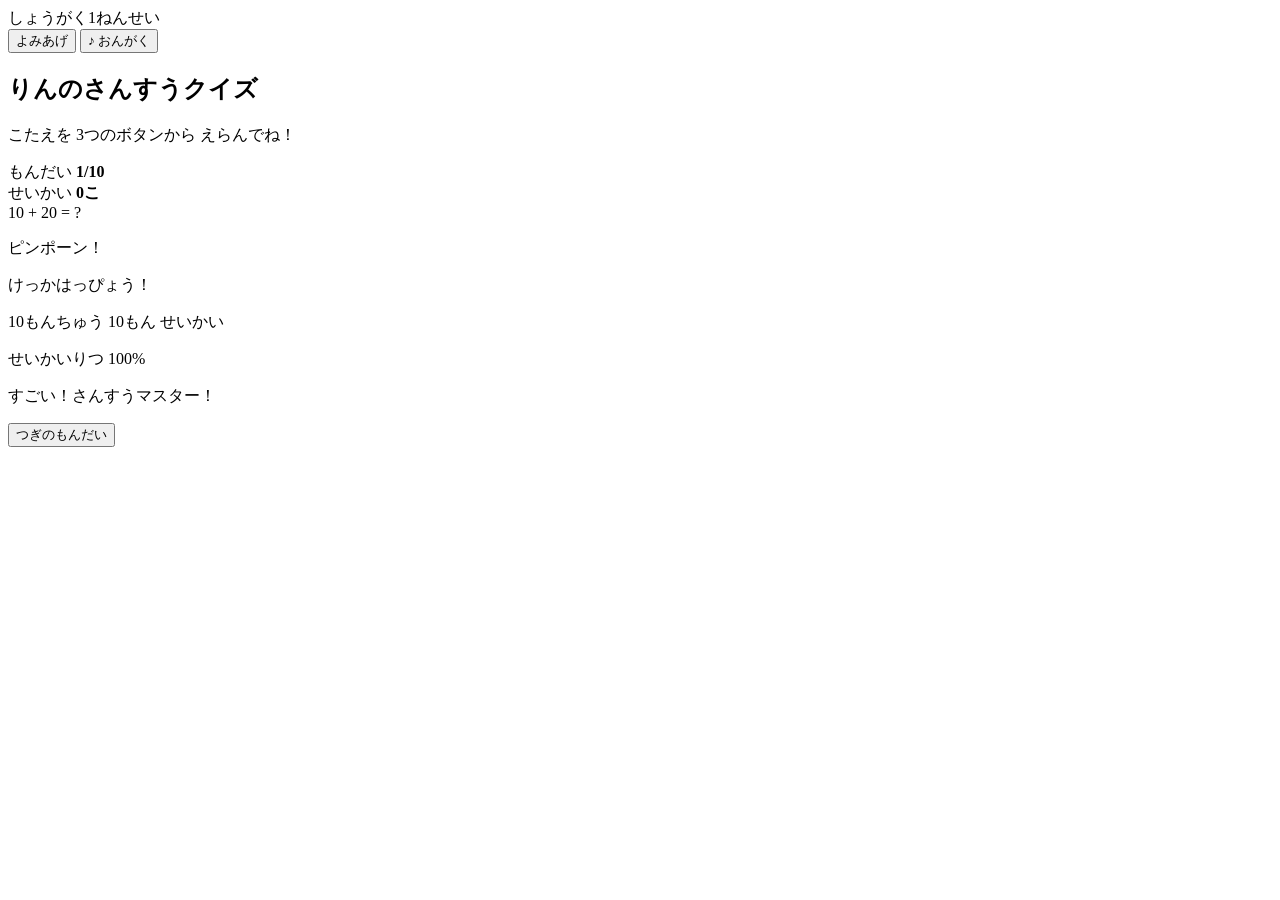
==== index.html @ c24193b9 "Add app files" ====
<!DOCTYPE html>
<html lang="ja">
<head>
  <meta charset="UTF-8">
  <meta name="viewport" content="width=device-width, initial-scale=1.0">
  <title>りんのさんすうクイズ</title>
  <link rel="stylesheet" href="style.css?v=15">
</head>
<body>
  <main class="app">
    <section class="quiz-panel" aria-live="polite">
      <div class="top-bar">
        <div class="badge">しょうがく1ねんせい</div>
        <div class="sound-controls">
          <button id="speechButton" class="sound-button" type="button" aria-pressed="false">よみあげ</button>
          <button id="musicButton" class="sound-button" type="button" aria-pressed="false">♪ おんがく</button>
        </div>
      </div>
      <h1>りんのさんすうクイズ</h1>
      <p class="lead">こたえを 3つのボタンから えらんでね！</p>

      <div class="score-board" aria-label="クイズの進み具合">
        <div class="score-pill">
          <span>もんだい</span>
          <strong><span id="questionNumber">1</span>/10</strong>
        </div>
        <div class="progress-track" aria-hidden="true">
          <div id="progressBar" class="progress-bar"></div>
        </div>
        <div class="score-pill">
          <span>せいかい</span>
          <strong><span id="correctCount">0</span>こ</strong>
        </div>
      </div>

      <div class="question-card">
        <div id="questionVisual" class="question-visual" aria-label="数字のまとまり"></div>
        <div id="question" class="question">10 + 20 = ?</div>
      </div>

      <div id="choices" class="choices" aria-label="こたえの選択肢"></div>

      <div id="result" class="result hidden">
        <div class="answer-feedback">
          <p id="message" class="message">ピンポーン！</p>
          <div id="answerFormula" class="answer-formula" aria-label="たてしきの答え"></div>
        </div>
        <div id="character" class="character" aria-label="にこにこの可愛いキャラクター" role="img">
          <div class="ear ear-left"></div>
          <div class="ear ear-right"></div>
          <div class="face">
            <div class="eye eye-left"></div>
            <div class="eye eye-right"></div>
            <div class="cheek cheek-left"></div>
            <div class="cheek cheek-right"></div>
            <div class="mouth"></div>
          </div>
          <div class="body"></div>
          <div class="arm arm-left"></div>
          <div class="arm arm-right"></div>
        </div>
      </div>

      <div id="finalScreen" class="final-screen hidden">
        <p class="final-title">けっかはっぴょう！</p>
        <p id="finalScore" class="final-score">10もんちゅう 10もん せいかい</p>
        <p id="finalRate" class="final-rate">せいかいりつ 100%</p>
        <p id="finalComment" class="final-comment">すごい！さんすうマスター！</p>
      </div>

      <button id="nextButton" class="next-button hidden" type="button">つぎのもんだい</button>
    </section>
  </main>

  <script src="script.js?v=15"></script>
</body>
</html>
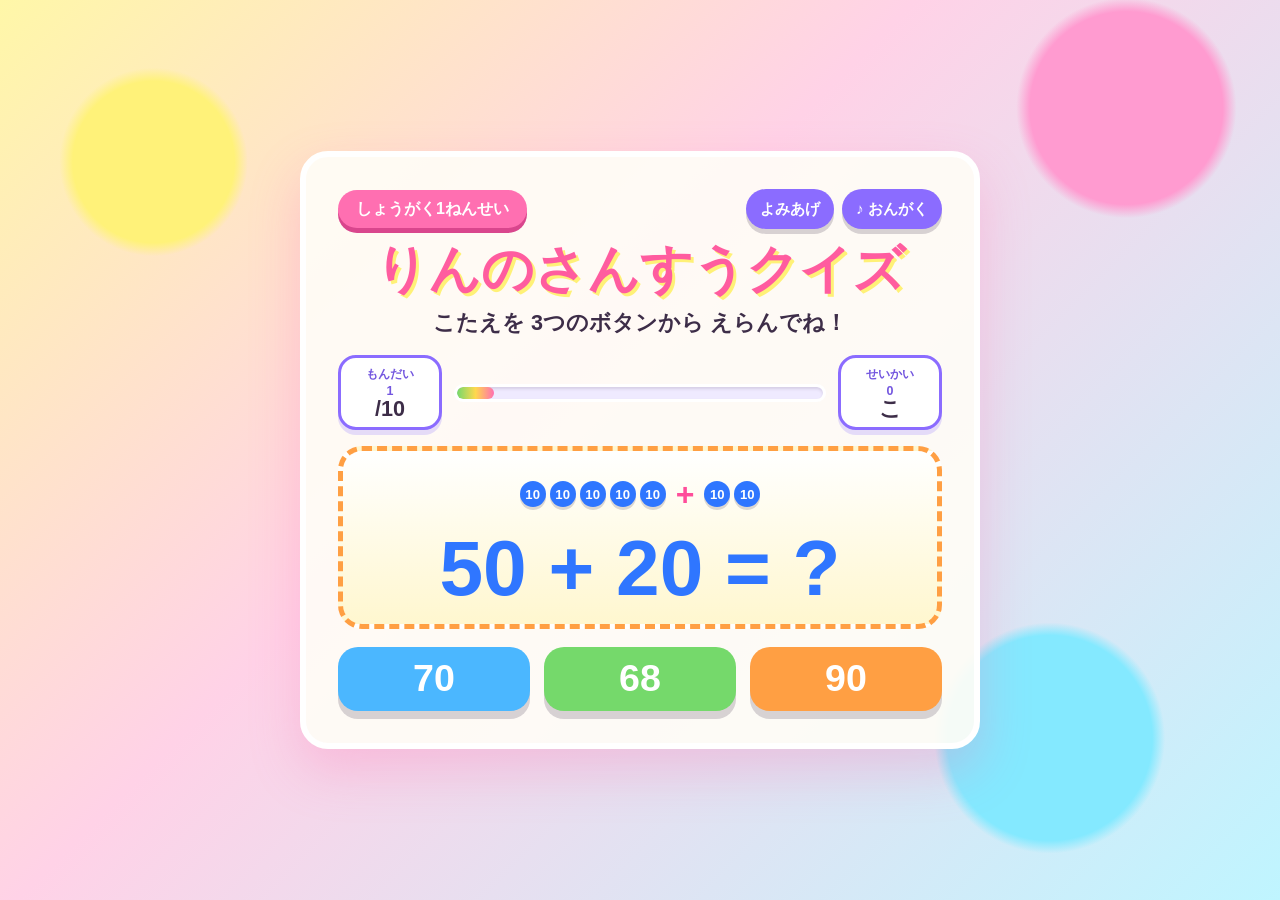
==== commit ea831081: "Improve quiz sounds" ====
--- a/index.html
+++ b/index.html
@@ -4,7 +4,7 @@
   <meta charset="UTF-8">
   <meta name="viewport" content="width=device-width, initial-scale=1.0">
   <title>りんのさんすうクイズ</title>
-  <link rel="stylesheet" href="style.css?v=15">
+  <link rel="stylesheet" href="style.css?v=16">
 </head>
 <body>
   <main class="app">
@@ -72,6 +72,6 @@
     </section>
   </main>
 
-  <script src="script.js?v=15"></script>
+  <script src="script.js?v=16"></script>
 </body>
 </html>
--- a/style.css
+++ b/style.css
@@ -0,0 +1,606 @@
+:root {
+  --pink: #ff6fb1;
+  --yellow: #ffd84d;
+  --blue: #4bb7ff;
+  --green: #75d96b;
+  --orange: #ff9f43;
+  --ink: #3d2d48;
+  --white: #fffdf7;
+}
+
+* {
+  box-sizing: border-box;
+}
+
+body {
+  margin: 0;
+  min-height: 100vh;
+  font-family: "Hiragino Maru Gothic ProN", "Yu Gothic", "Meiryo", sans-serif;
+  color: var(--ink);
+  background:
+    radial-gradient(circle at 12% 18%, #fff279 0 6%, transparent 7%),
+    radial-gradient(circle at 88% 12%, #ff9bd0 0 7%, transparent 8%),
+    radial-gradient(circle at 82% 82%, #84e9ff 0 8%, transparent 9%),
+    linear-gradient(135deg, #fff7a8 0%, #ffd2e7 42%, #bff5ff 100%);
+}
+
+.app {
+  width: min(920px, 100%);
+  min-height: 100vh;
+  margin: 0 auto;
+  display: grid;
+  place-items: center;
+  padding: 24px;
+}
+
+.quiz-panel {
+  width: min(680px, 100%);
+  padding: clamp(18px, 4vw, 32px);
+  text-align: center;
+  background: rgba(255, 253, 247, 0.92);
+  border: 6px solid #ffffff;
+  border-radius: 28px;
+  box-shadow: 0 22px 50px rgba(255, 111, 177, 0.28);
+}
+
+.top-bar {
+  display: flex;
+  align-items: center;
+  justify-content: space-between;
+  gap: 12px;
+  margin-bottom: 12px;
+}
+
+.sound-controls {
+  display: flex;
+  flex-wrap: wrap;
+  justify-content: flex-end;
+  gap: 8px;
+}
+
+.sound-button {
+  min-height: 40px;
+  padding: 6px 14px;
+  border: 0;
+  border-radius: 999px;
+  color: #ffffff;
+  font: inherit;
+  font-size: 0.95rem;
+  font-weight: 900;
+  background: #8b6cff;
+  box-shadow: 0 5px 0 rgba(61, 45, 72, 0.2);
+  cursor: pointer;
+}
+
+.sound-button[aria-pressed="true"] {
+  background: #2f8f45;
+}
+
+.sound-button:hover,
+.sound-button:focus-visible {
+  transform: translateY(-2px);
+  filter: brightness(1.05);
+}
+
+.badge {
+  display: inline-flex;
+  align-items: center;
+  justify-content: center;
+  min-height: 38px;
+  padding: 6px 18px;
+  flex: 0 0 auto;
+  color: #ffffff;
+  font-weight: 800;
+  background: var(--pink);
+  border-radius: 999px;
+  box-shadow: 0 5px 0 #d9468d;
+}
+
+h1 {
+  margin: 0;
+  font-size: clamp(1.9rem, 6vw, 3.25rem);
+  line-height: 1.1;
+  color: #ff5c9f;
+  text-shadow: 3px 3px 0 #fff177;
+}
+
+.lead {
+  margin: 10px 0 18px;
+  font-size: clamp(1rem, 3.5vw, 1.35rem);
+  font-weight: 700;
+}
+
+.score-board {
+  display: grid;
+  grid-template-columns: auto 1fr auto;
+  align-items: center;
+  gap: 12px;
+  margin: 0 0 16px;
+}
+
+.score-pill {
+  min-width: 104px;
+  padding: 8px 12px;
+  background: #ffffff;
+  border: 3px solid #8b6cff;
+  border-radius: 18px;
+  box-shadow: 0 5px 0 rgba(139, 108, 255, 0.22);
+}
+
+.score-pill span {
+  display: block;
+  font-size: 0.78rem;
+  font-weight: 800;
+  color: #7356df;
+}
+
+.score-pill strong {
+  display: block;
+  margin-top: 2px;
+  font-size: 1.35rem;
+  line-height: 1;
+}
+
+.progress-track {
+  height: 18px;
+  overflow: hidden;
+  background: #efeaff;
+  border: 3px solid #ffffff;
+  border-radius: 999px;
+  box-shadow: inset 0 2px 3px rgba(61, 45, 72, 0.14);
+}
+
+.progress-bar {
+  width: 10%;
+  height: 100%;
+  background: linear-gradient(90deg, var(--green), var(--yellow), var(--pink));
+  border-radius: inherit;
+  transition: width 0.25s ease;
+}
+
+.question-card {
+  position: relative;
+  margin: 0 auto 18px;
+  padding: 18px 16px 16px;
+  background: linear-gradient(180deg, #ffffff 0%, #fff7cf 100%);
+  border: 5px dashed var(--orange);
+  border-radius: 24px;
+}
+
+.question-visual {
+  display: flex;
+  align-items: center;
+  justify-content: center;
+  gap: 10px;
+  min-height: 50px;
+  margin-bottom: 10px;
+}
+
+.visual-group {
+  max-width: 210px;
+}
+
+.number-model {
+  display: flex;
+  flex-wrap: wrap;
+  justify-content: center;
+  gap: 4px;
+}
+
+.model-token {
+  display: inline-grid;
+  place-items: center;
+  width: 26px;
+  height: 26px;
+  border-radius: 50%;
+  color: #ffffff;
+  font-size: 0.82rem;
+  font-weight: 900;
+  box-shadow: 0 3px 0 rgba(61, 45, 72, 0.18);
+}
+
+.ten-token {
+  background: #2f76ff;
+}
+
+.one-token {
+  background: #ff9f43;
+}
+
+.zero-token {
+  background: #b8b8c8;
+}
+
+.visual-operator {
+  flex: 0 0 auto;
+  color: #ff4d9a;
+  font-size: 2rem;
+  font-weight: 900;
+}
+
+.question {
+  font-size: clamp(2.6rem, 10vw, 4.9rem);
+  line-height: 1;
+  font-weight: 900;
+  color: #2f76ff;
+}
+
+.choices {
+  display: grid;
+  grid-template-columns: repeat(3, 1fr);
+  gap: 14px;
+}
+
+.choice-button,
+.next-button {
+  min-height: 64px;
+  border: 0;
+  border-radius: 20px;
+  color: #ffffff;
+  font: inherit;
+  font-size: clamp(1.5rem, 5vw, 2.35rem);
+  font-weight: 900;
+  cursor: pointer;
+  box-shadow: 0 8px 0 rgba(61, 45, 72, 0.2);
+  transition: transform 0.12s ease, box-shadow 0.12s ease, filter 0.12s ease;
+}
+
+.choice-button:nth-child(1) {
+  background: var(--blue);
+}
+
+.choice-button:nth-child(2) {
+  background: var(--green);
+}
+
+.choice-button:nth-child(3) {
+  background: var(--orange);
+}
+
+.choice-button:hover,
+.choice-button:focus-visible,
+.next-button:hover,
+.next-button:focus-visible {
+  transform: translateY(-3px);
+  filter: brightness(1.04);
+}
+
+.choice-button:active,
+.next-button:active {
+  transform: translateY(4px);
+  box-shadow: 0 4px 0 rgba(61, 45, 72, 0.2);
+}
+
+.choice-button.wrong {
+  animation: shake 0.28s ease;
+  background: #b8b8c8;
+}
+
+.choice-button.correct {
+  background: #ff6fb1;
+}
+
+.choice-button:disabled {
+  cursor: default;
+}
+
+.choice-button.dimmed {
+  opacity: 0.58;
+  transform: none;
+}
+
+.result {
+  display: flex;
+  align-items: center;
+  justify-content: center;
+  gap: 18px;
+  margin-top: 16px;
+}
+
+.answer-feedback {
+  display: grid;
+  gap: 8px;
+  justify-items: center;
+  max-width: 420px;
+}
+
+.message {
+  margin: 0;
+  font-size: clamp(1.8rem, 6vw, 3.2rem);
+  font-weight: 900;
+  color: #ff4d9a;
+  text-shadow: 3px 3px 0 #fff177;
+  animation: pop 0.45s ease;
+}
+
+.answer-formula {
+  min-width: 150px;
+  margin: 0;
+  padding: 12px 22px;
+  color: #2f76ff;
+  font-size: clamp(1.4rem, 5vw, 2.25rem);
+  font-weight: 900;
+  line-height: 1.1;
+  background: #ffffff;
+  border: 4px solid #84e9ff;
+  border-radius: 18px;
+  box-shadow: 0 6px 0 rgba(75, 183, 255, 0.2);
+}
+
+.vertical-row {
+  display: grid;
+  grid-template-columns: 34px minmax(70px, 1fr);
+  align-items: center;
+  justify-items: end;
+  font-variant-numeric: tabular-nums;
+}
+
+.vertical-first {
+  grid-template-columns: 1fr;
+  padding-right: 2px;
+}
+
+.vertical-second {
+  border-bottom: 5px solid #2f76ff;
+  padding-bottom: 4px;
+}
+
+.vertical-answer {
+  grid-template-columns: 1fr;
+  padding-top: 5px;
+  padding-right: 2px;
+  color: #ff4d9a;
+}
+
+.vertical-operator {
+  justify-self: start;
+  color: #ff9f43;
+}
+
+.character {
+  position: relative;
+  width: 132px;
+  height: 140px;
+  animation: bounce 1s ease-in-out infinite;
+}
+
+.face {
+  position: absolute;
+  left: 17px;
+  top: 13px;
+  width: 98px;
+  height: 86px;
+  background: #fff4c9;
+  border: 5px solid #704a80;
+  border-radius: 48% 48% 54% 54%;
+  z-index: 2;
+}
+
+.ear {
+  position: absolute;
+  top: 6px;
+  width: 38px;
+  height: 43px;
+  background: #ff9bd0;
+  border: 5px solid #704a80;
+  border-radius: 50% 50% 40% 40%;
+}
+
+.ear-left {
+  left: 11px;
+  transform: rotate(-26deg);
+}
+
+.ear-right {
+  right: 11px;
+  transform: rotate(26deg);
+}
+
+.eye {
+  position: absolute;
+  top: 30px;
+  width: 12px;
+  height: 18px;
+  background: #3d2d48;
+  border-radius: 50%;
+}
+
+.eye-left {
+  left: 28px;
+}
+
+.eye-right {
+  right: 28px;
+}
+
+.cheek {
+  position: absolute;
+  top: 50px;
+  width: 19px;
+  height: 11px;
+  background: #ff8abf;
+  border-radius: 50%;
+}
+
+.cheek-left {
+  left: 13px;
+}
+
+.cheek-right {
+  right: 13px;
+}
+
+.mouth {
+  position: absolute;
+  left: 39px;
+  top: 51px;
+  width: 21px;
+  height: 13px;
+  border-bottom: 5px solid #3d2d48;
+  border-radius: 0 0 999px 999px;
+}
+
+.body {
+  position: absolute;
+  left: 31px;
+  bottom: 6px;
+  width: 70px;
+  height: 57px;
+  background: #7ee37a;
+  border: 5px solid #704a80;
+  border-radius: 46% 46% 36% 36%;
+  z-index: 1;
+}
+
+.arm {
+  position: absolute;
+  bottom: 35px;
+  width: 40px;
+  height: 13px;
+  background: #fff4c9;
+  border: 5px solid #704a80;
+  border-radius: 999px;
+}
+
+.arm-left {
+  left: 0;
+  transform: rotate(-28deg);
+}
+
+.arm-right {
+  right: 0;
+  transform: rotate(28deg);
+}
+
+.next-button {
+  margin-top: 14px;
+  padding: 0 28px;
+  background: #8b6cff;
+  font-size: clamp(1.2rem, 4vw, 1.7rem);
+}
+
+.final-screen {
+  margin-top: 18px;
+  padding: 18px;
+  background: linear-gradient(180deg, #fff8d8, #ffffff);
+  border: 5px solid var(--yellow);
+  border-radius: 24px;
+  box-shadow: 0 10px 0 rgba(255, 159, 67, 0.18);
+  animation: pop 0.45s ease;
+}
+
+.final-title,
+.final-score,
+.final-rate,
+.final-comment {
+  margin: 0;
+  font-weight: 900;
+}
+
+.final-title {
+  color: #ff4d9a;
+  font-size: clamp(1.7rem, 6vw, 3rem);
+  text-shadow: 2px 2px 0 #fff177;
+}
+
+.final-score {
+  margin-top: 8px;
+  font-size: clamp(1.25rem, 4.5vw, 2rem);
+}
+
+.final-rate {
+  margin-top: 6px;
+  color: #2f76ff;
+  font-size: clamp(2rem, 8vw, 4rem);
+}
+
+.final-comment {
+  margin-top: 8px;
+  color: #2f8f45;
+  font-size: clamp(1.1rem, 4vw, 1.55rem);
+}
+
+.hidden {
+  display: none;
+}
+
+@keyframes shake {
+  0%, 100% {
+    transform: translateX(0);
+  }
+  30% {
+    transform: translateX(-8px);
+  }
+  65% {
+    transform: translateX(8px);
+  }
+}
+
+@keyframes pop {
+  0% {
+    transform: scale(0.6);
+    opacity: 0;
+  }
+  70% {
+    transform: scale(1.12);
+  }
+  100% {
+    transform: scale(1);
+    opacity: 1;
+  }
+}
+
+@keyframes bounce {
+  0%, 100% {
+    transform: translateY(0);
+  }
+  50% {
+    transform: translateY(-10px);
+  }
+}
+
+@media (max-width: 560px) {
+  .app {
+    padding: 14px;
+  }
+
+  .quiz-panel {
+    border-radius: 22px;
+  }
+
+  .top-bar {
+    flex-direction: column;
+    gap: 10px;
+  }
+
+  .sound-controls {
+    justify-content: center;
+  }
+
+  .sound-button {
+    padding: 6px 10px;
+    font-size: 0.85rem;
+  }
+
+  .choices {
+    grid-template-columns: 1fr;
+  }
+
+  .score-board {
+    grid-template-columns: 1fr 1fr;
+  }
+
+  .progress-track {
+    grid-column: 1 / -1;
+    grid-row: 2;
+  }
+
+  .choice-button {
+    min-height: 64px;
+  }
+
+  .result {
+    flex-direction: column;
+    gap: 4px;
+  }
+}
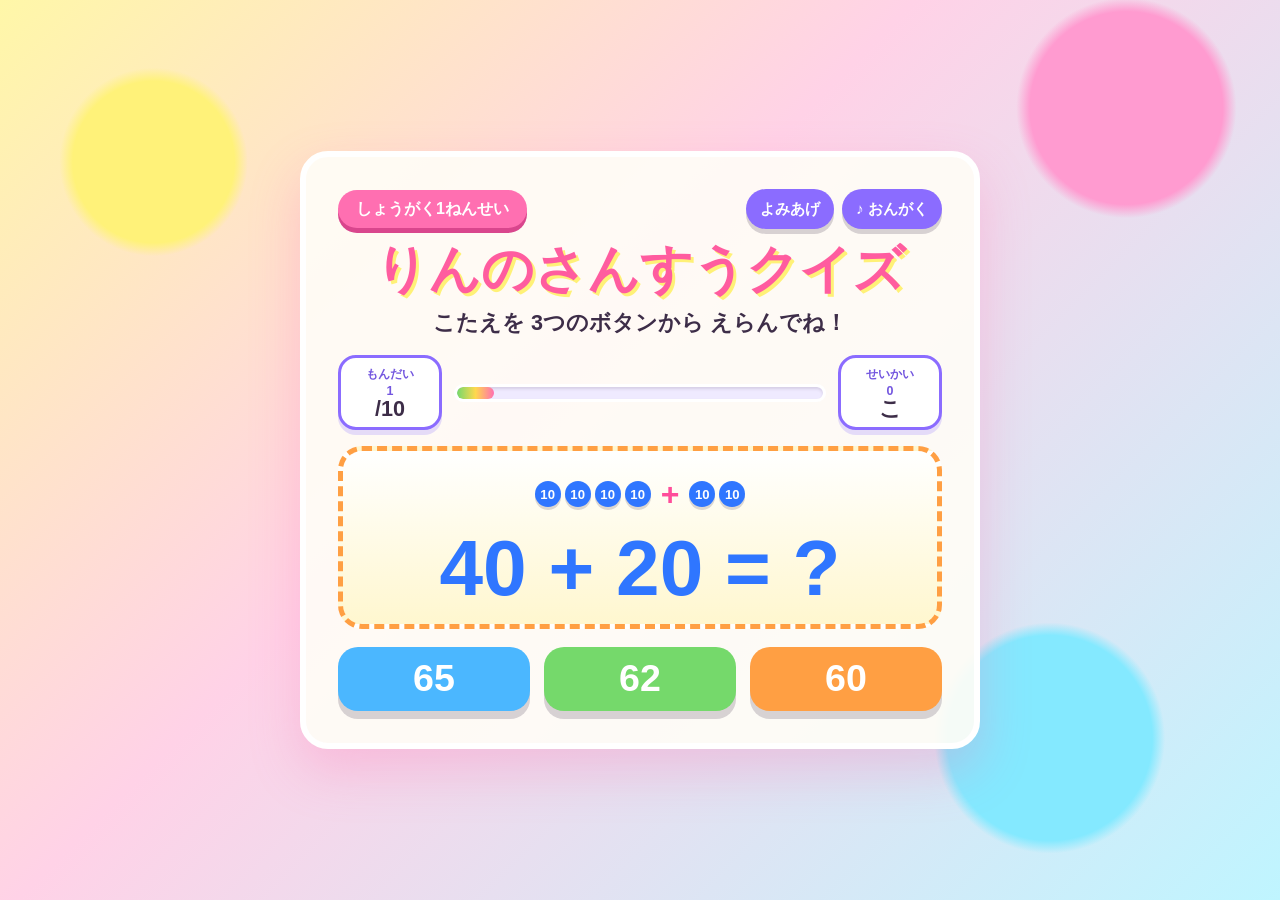
==== commit 0e5a8492: "Improve mobile next button" ====
--- a/index.html
+++ b/index.html
@@ -4,7 +4,7 @@
   <meta charset="UTF-8">
   <meta name="viewport" content="width=device-width, initial-scale=1.0">
   <title>りんのさんすうクイズ</title>
-  <link rel="stylesheet" href="style.css?v=16">
+  <link rel="stylesheet" href="style.css?v=17">
 </head>
 <body>
   <main class="app">
@@ -72,6 +72,6 @@
     </section>
   </main>
 
-  <script src="script.js?v=16"></script>
+  <script src="script.js?v=17"></script>
 </body>
 </html>
--- a/style.css
+++ b/style.css
@@ -561,7 +561,7 @@
 
 @media (max-width: 560px) {
   .app {
-    padding: 14px;
+    padding: 14px 14px calc(96px + env(safe-area-inset-bottom));
   }
 
   .quiz-panel {
@@ -583,7 +583,8 @@
   }
 
   .choices {
-    grid-template-columns: 1fr;
+    grid-template-columns: repeat(3, 1fr);
+    gap: 8px;
   }
 
   .score-board {
@@ -596,11 +597,34 @@
   }
 
   .choice-button {
-    min-height: 64px;
+    min-height: 56px;
+    border-radius: 16px;
+    font-size: clamp(1.25rem, 7vw, 1.75rem);
   }
 
   .result {
     flex-direction: column;
     gap: 4px;
-  }
-}
+    margin-bottom: 72px;
+  }
+
+  .next-button {
+    position: fixed;
+    left: 50%;
+    bottom: max(12px, env(safe-area-inset-bottom));
+    z-index: 20;
+    width: min(330px, calc(100vw - 28px));
+    min-height: 58px;
+    margin-top: 0;
+    transform: translateX(-50%);
+  }
+
+  .next-button:hover,
+  .next-button:focus-visible {
+    transform: translateX(-50%) translateY(-3px);
+  }
+
+  .next-button:active {
+    transform: translateX(-50%) translateY(4px);
+  }
+}
